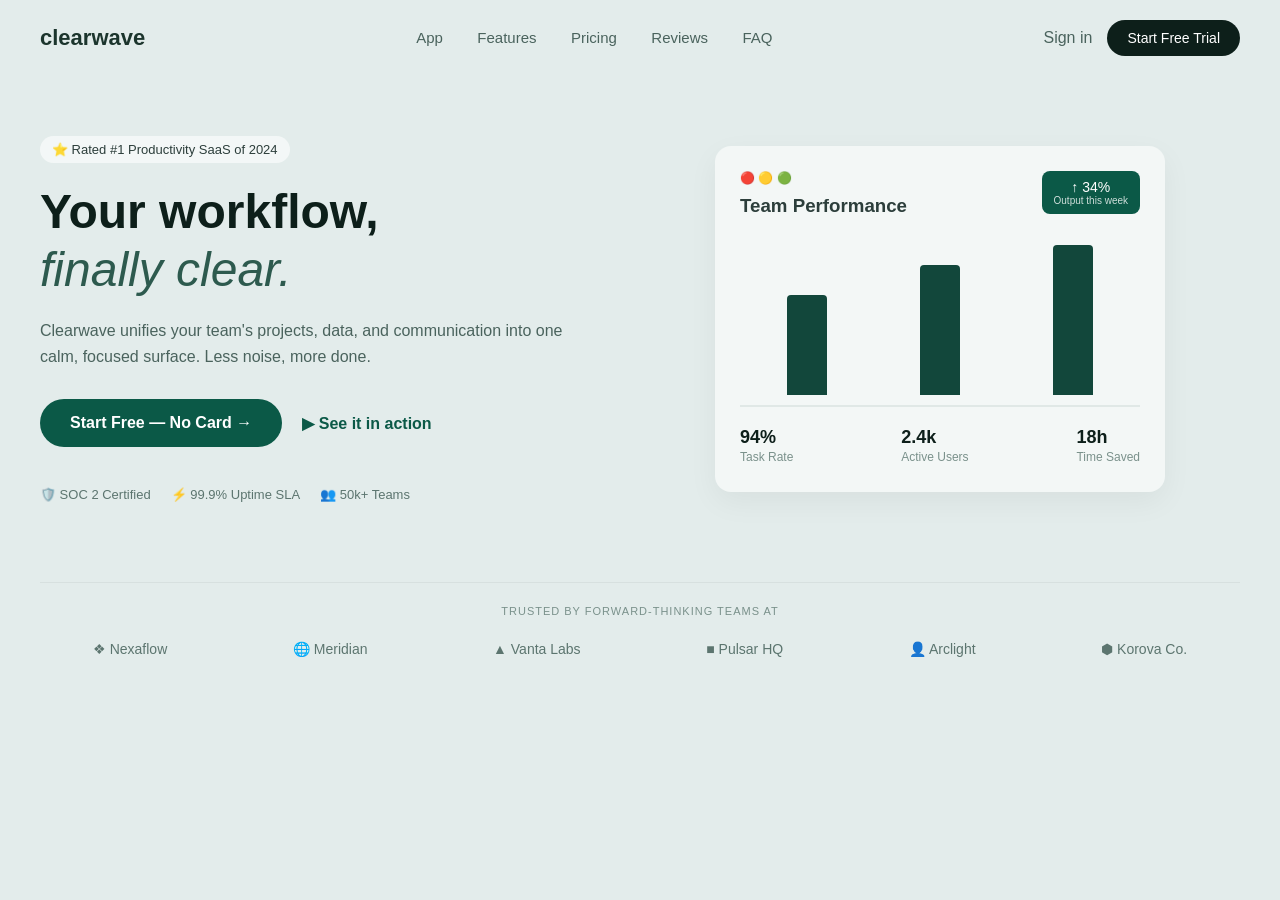
==== index.html @ 30a3381c "Add files via upload" ====
<!DOCTYPE html>
<html lang="en">
<head>
    <meta charset="UTF-8">
    <meta name="viewport" content="width=device-width, initial-scale=1.0">
    <title>Clearwave Landing Page</title>
    <link rel="stylesheet" href="style.css">
</head>
<body>

    <header class="navbar">
        <div class="logo">clearwave</div>
        <nav class="nav-links">
            <a href="#">App</a>
            <a href="#">Features</a>
            <a href="#">Pricing</a>
            <a href="#">Reviews</a>
            <a href="#">FAQ</a>
        </nav>
        <div class="nav-buttons">
            <a href="#" class="btn-signin">Sign in</a>
            <a href="#" class="btn-trial-nav">Start Free Trial</a>
        </div>
    </header>

    <main class="hero-container">
        
        <section class="hero-left">
            <div class="badge">⭐ Rated #1 Productivity SaaS of 2024</div>
            
            <h1>Your workflow, <br><span class="italic-text">finally clear.</span></h1>
            
            <p>Clearwave unifies your team's projects, data, and communication into one calm, focused surface. Less noise, more done.</p>
            
            <div class="cta-group">
                <a href="#" class="btn-primary">Start Free — No Card &rarr;</a>
                <a href="#" class="btn-secondary">▶ See it in action</a>
            </div>

            <div class="trust-badges">
                <span>🛡️ SOC 2 Certified</span>
                <span>⚡ 99.9% Uptime SLA</span>
                <span>👥 50k+ Teams</span>
            </div>
        </section>

        <section class="hero-right">
            <div class="dashboard-card">
                <div class="card-header">
                    <span class="dots">🔴 🟡 🟢</span>
                    <h3>Team Performance</h3>
                    <span class="growth-tag">↑ 34% <small>Output this week</small></span>
                </div>
                
                <div class="chart-container">
                    <div class="bar" style="height: 100px;"></div>
                    <div class="bar" style="height: 130px;"></div>
                    <div class="bar" style="height: 150px;"></div>
                </div>

                <div class="metrics-row">
                    <div class="metric"><strong>94%</strong><p>Task Rate</p></div>
                    <div class="metric"><strong>2.4k</strong><p>Active Users</p></div>
                    <div class="metric"><strong>18h</strong><p>Time Saved</p></div>
                </div>
            </div>
        </section>
    </main>

    <footer class="footer-companies">
        <p class="footer-title">TRUSTED BY FORWARD-THINKING TEAMS AT</p>
        <div class="company-logos">
            <span>❖ Nexaflow</span>
            <span>🌐 Meridian</span>
            <span>▲ Vanta Labs</span>
            <span>■ Pulsar HQ</span>
            <span>👤 Arclight</span>
            <span>⬢ Korova Co.</span>
        </div>
    </footer>

</body>
</html>
---- style.css ----
/* --- RESET & GENERAL STYLES --- */
* {
    margin: 0;
    padding: 0;
    box-sizing: border-box;
    font-family: 'Segoe UI', Tahoma, Geneva, Verdana, sans-serif;
}

body {
    background-color: #e3eceb; /* Soft light-teal background */
    color: #2c3e3b;
    padding: 0 40px;
}

/* --- NAVBAR STYLES --- */
.navbar {
    display: flex;
    justify-content: space-between;
    align-items: center;
    padding: 20px 0;
}

.logo {
    font-weight: bold;
    font-size: 22px;
    color: #1c352d;
}

.nav-links a {
    text-decoration: none;
    color: #4a635d;
    margin: 0 15px;
    font-size: 15px;
}

.nav-buttons {
    display: flex;
    align-items: center;
    gap: 15px;
}

.btn-signin {
    text-decoration: none;
    color: #4a635d;
}

.btn-trial-nav {
    background-color: #0d1f1a;
    color: white;
    padding: 10px 20px;
    border-radius: 20px;
    text-decoration: none;
    font-size: 14px;
}

/* --- HERO SECTION LAYOUT --- */
.hero-container {
    display: flex;
    align-items: center;
    justify-content: space-between;
    margin-top: 60px;
    gap: 50px;
}

.hero-left {
    flex: 1;
    max-width: 550px;
}

.hero-right {
    flex: 1;
    display: flex;
    justify-content: center;
}

/* --- LEFT SIDE CONTENT --- */
.badge {
    background-color: rgba(255, 255, 255, 0.6);
    display: inline-block;
    padding: 6px 12px;
    border-radius: 20px;
    font-size: 13px;
    margin-bottom: 20px;
    font-weight: 500;
}

h1 {
    font-size: 48px;
    line-height: 1.2;
    color: #0d1f1a;
    margin-bottom: 20px;
}

.italic-text {
    font-style: italic;
    font-weight: 400;
    color: #2d5a4e;
}

p {
    font-size: 16px;
    line-height: 1.6;
    color: #4a635d;
    margin-bottom: 30px;
}

.cta-group {
    display: flex;
    align-items: center;
    gap: 20px;
    margin-bottom: 40px;
}

.btn-primary {
    background-color: #0b5947;
    color: white;
    padding: 15px 30px;
    border-radius: 30px;
    text-decoration: none;
    font-weight: bold;
}

.btn-secondary {
    text-decoration: none;
    color: #0b5947;
    font-weight: bold;
}

.trust-badges {
    display: flex;
    gap: 20px;
    font-size: 13px;
    color: #5c756f;
}

/* --- RIGHT SIDE DASHBOARD CARD --- */
.dashboard-card {
    background-color: #f3f7f6;
    border-radius: 16px;
    padding: 25px;
    width: 100%;
    max-width: 450px;
    box-shadow: 0 10px 30px rgba(0,0,0,0.05);
}

.card-header {
    position: relative;
    margin-bottom: 30px;
}

.dots {
    font-size: 12px;
    display: block;
    margin-bottom: 10px;
}

.growth-tag {
    position: absolute;
    top: 0;
    right: 0;
    background-color: #0b5947;
    color: white;
    padding: 8px 12px;
    border-radius: 8px;
    font-size: 14px;
    text-align: center;
}

.growth-tag small {
    display: block;
    font-size: 10px;
    opacity: 0.8;
}

.chart-container {
    display: flex;
    justify-content: space-around;
    align-items: flex-end;
    height: 160px;
    border-bottom: 2px solid #e0e8e6;
    margin-bottom: 20px;
    padding-bottom: 10px;
}

.bar {
    width: 40px;
    background-color: #12473b;
    border-radius: 4px 4px 0 0;
}

.metrics-row {
    display: flex;
    justify-content: space-between;
}

.metric strong {
    font-size: 18px;
    color: #0d1f1a;
}

.metric p {
    font-size: 12px;
    margin: 0;
    color: #7a918b;
}

/* --- FOOTER / LOGO MARQUEE --- */
.footer-companies {
    margin-top: 80px;
    text-align: center;
    border-top: 1px solid rgba(0, 0, 0, 0.05);
    padding-top: 20px;
}

.footer-title {
    font-size: 11px;
    letter-spacing: 1px;
    color: #7a918b;
    margin-bottom: 20px;
}

.company-logos {
    display: flex;
    justify-content: space-around;
    flex-wrap: wrap;
    gap: 20px;
    color: #5c756f;
    font-size: 14px;
    font-weight: 500;
}
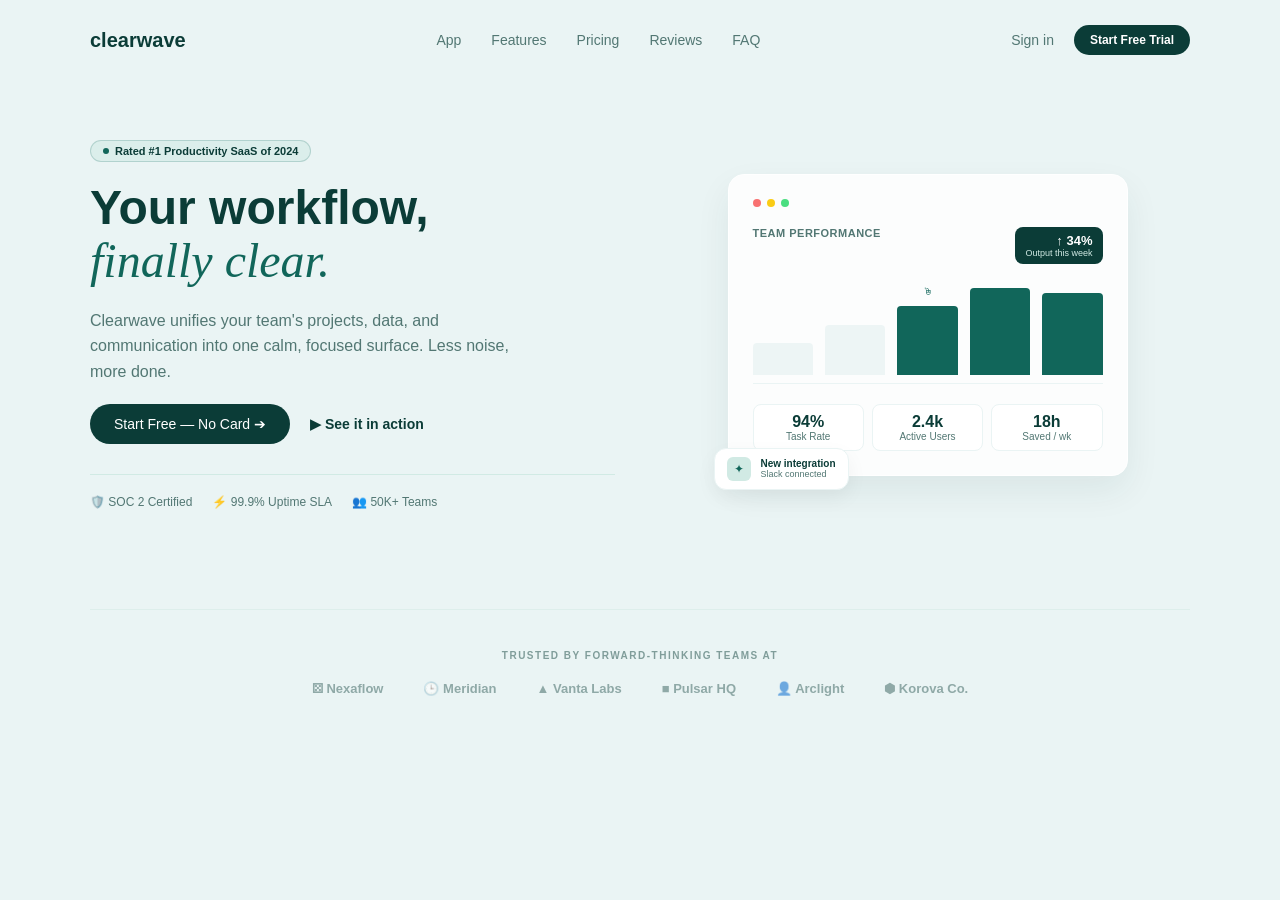
==== commit 14e3f9dd: "Update index.html" ====
--- a/index.html
+++ b/index.html
@@ -3,13 +3,372 @@
 <head>
     <meta charset="UTF-8">
     <meta name="viewport" content="width=device-width, initial-scale=1.0">
-    <title>Clearwave Landing Page</title>
-    <link rel="stylesheet" href="style.css">
+    <title>Clearwave - Your workflow, finally clear.</title>
+    <style>
+        /* Base Setup & Reset */
+        * {
+            box-sizing: border-box;
+            margin: 0;
+            padding: 0;
+        }
+
+        body {
+            font-family: "Segoe UI", Arial, sans-serif;
+            background-color: #EAF4F4; /* Pale green-blue tint */
+            color: #0B3C37; /* Deep corporate teal */
+        }
+
+        /* Container to keep layout aligned and centered */
+        .container {
+            max-width: 1100px;
+            margin: 0 auto;
+            padding: 0 20px;
+        }
+
+        /* Header Navigation */
+        .main-header {
+            display: flex;
+            justify-content: space-between;
+            align-items: center;
+            padding: 25px 0;
+        }
+
+        .logo {
+            font-size: 20px;
+            font-weight: bold;
+            color: #0B3C37;
+            text-decoration: none;
+        }
+
+        .nav-links {
+            display: flex;
+            gap: 30px;
+        }
+
+        .nav-links a {
+            font-size: 14px;
+            color: #527773;
+            text-decoration: none;
+            font-weight: 500;
+        }
+
+        .nav-links a:hover {
+            color: #0B3C37;
+        }
+
+        .right-nav {
+            display: flex;
+            align-items: center;
+            gap: 20px;
+        }
+
+        .btn-login {
+            font-size: 14px;
+            color: #527773;
+            text-decoration: none;
+        }
+
+        .btn-header-trial {
+            background-color: #0B3C37;
+            color: white;
+            font-size: 12px;
+            font-weight: bold;
+            padding: 8px 16px;
+            border-radius: 20px;
+            text-decoration: none;
+        }
+
+        /* Hero Grid Layout */
+        .hero-section {
+            display: grid;
+            grid-template-columns: 1fr;
+            gap: 50px;
+            align-items: center;
+            padding: 60px 0;
+        }
+
+        /* Switches to two columns on desktops */
+        @media (min-width: 768px) {
+            .hero-section {
+                grid-template-columns: 1fr 1fr;
+            }
+        }
+
+        /* Left Content Styling */
+        .hero-left {
+            display: flex;
+            flex-direction: column;
+            gap: 20px;
+        }
+
+        .rating-badge {
+            display: inline-flex;
+            align-items: center;
+            gap: 6px;
+            background-color: rgba(209, 234, 228, 0.6);
+            border: 1px solid rgba(17, 102, 90, 0.2);
+            padding: 4px 12px;
+            border-radius: 20px;
+            font-size: 11px;
+            font-weight: 600;
+            width: fit-content;
+        }
+
+        .badge-dot {
+            width: 6px;
+            height: 6px;
+            background-color: #11665A;
+            border-radius: 50%;
+        }
+
+        .hero-left h1 {
+            font-size: 48px;
+            font-weight: 800;
+            line-height: 1.1;
+        }
+
+        .hero-left h1 span {
+            font-family: "Georgia", serif;
+            font-style: italic;
+            font-weight: 500;
+            color: #11665A;
+            display: block;
+        }
+
+        .hero-text {
+            color: #527773;
+            font-size: 16px;
+            line-height: 1.6;
+            max-width: 440px;
+        }
+
+        .button-row {
+            display: flex;
+            align-items: center;
+            gap: 20px;
+        }
+
+        .btn-primary {
+            background-color: #0B3C37;
+            color: white;
+            padding: 12px 24px;
+            border-radius: 25px;
+            font-size: 14px;
+            text-decoration: none;
+            font-weight: 500;
+        }
+
+        .btn-secondary {
+            color: #0B3C37;
+            font-size: 14px;
+            font-weight: 600;
+            text-decoration: none;
+        }
+
+        .security-badges {
+            display: flex;
+            gap: 20px;
+            font-size: 12px;
+            color: #527773;
+            border-top: 1px solid #D1EAE4;
+            padding-top: 20px;
+            margin-top: 10px;
+        }
+
+        /* Right Dashboard Mockup Card */
+        .hero-right {
+            display: flex;
+            justify-content: center;
+            position: relative;
+        }
+
+        .dashboard-window {
+            background-color: rgba(255, 255, 255, 0.85);
+            border: 1px solid white;
+            border-radius: 16px;
+            padding: 24px;
+            width: 100%;
+            max-width: 400px;
+            box-shadow: 0 15px 35px rgba(11, 60, 55, 0.07);
+            position: relative;
+        }
+
+        .window-dots {
+            display: flex;
+            gap: 6px;
+            margin-bottom: 20px;
+        }
+
+        .window-dots span {
+            width: 8px;
+            height: 8px;
+            border-radius: 50%;
+        }
+
+        .window-header {
+            display: flex;
+            justify-content: space-between;
+            align-items: flex-start;
+            margin-bottom: 20px;
+        }
+
+        .window-header h3 {
+            font-size: 11px;
+            text-transform: uppercase;
+            letter-spacing: 0.5px;
+            color: #527773;
+        }
+
+        .stat-badge {
+            background-color: #0B3C37;
+            color: white;
+            padding: 6px 10px;
+            border-radius: 8px;
+            text-align: right;
+        }
+
+        .badge-number {
+            font-size: 13px;
+            font-weight: bold;
+        }
+
+        .badge-label {
+            font-size: 9px;
+            color: #D1EAE4;
+        }
+
+        /* Custom Bar Chart */
+        .bar-chart {
+            height: 100px;
+            display: flex;
+            align-items: flex-end;
+            gap: 12px;
+            border-bottom: 1px solid #EAF4F4;
+            padding-bottom: 8px;
+            margin-bottom: 20px;
+        }
+
+        .chart-bar {
+            width: 100%;
+            border-top-left-radius: 4px;
+            border-top-right-radius: 4px;
+            background-color: rgba(234, 244, 244, 0.8);
+        }
+
+        .chart-bar.dark-bar {
+            background-color: #11665A;
+        }
+
+        .chart-bar.selected-bar {
+            background-color: #11665A;
+            position: relative;
+        }
+
+        .cursor-pointer {
+            position: absolute;
+            top: -20px;
+            left: 50%;
+            transform: translateX(-50%);
+            font-size: 10px;
+            color: #11665A;
+        }
+
+        /* Bottom Row Stats inside Card */
+        .stats-grid {
+            display: grid;
+            grid-template-columns: repeat(3, 1fr);
+            gap: 8px;
+        }
+
+        .small-stat-box {
+            background-color: white;
+            border: 1px solid #EAF4F4;
+            border-radius: 8px;
+            padding: 8px;
+            text-align: center;
+        }
+
+        .small-stat-box h4 {
+            font-size: 16px;
+            font-weight: bold;
+        }
+
+        .small-stat-box p {
+            font-size: 10px;
+            color: #527773;
+        }
+
+        /* Floating Toast Notification Widget */
+        .floating-toast {
+            position: absolute;
+            bottom: -15px;
+            left: -15px;
+            background-color: white;
+            border: 1px solid #EAF4F4;
+            border-radius: 12px;
+            padding: 8px 12px;
+            display: flex;
+            align-items: center;
+            gap: 10px;
+            box-shadow: 0 8px 20px rgba(0,0,0,0.05);
+        }
+
+        .toast-icon {
+            background-color: #D1EAE4;
+            color: #11665A;
+            width: 24px;
+            height: 24px;
+            border-radius: 6px;
+            display: flex;
+            align-items: center;
+            justify-content: center;
+            font-size: 12px;
+        }
+
+        .toast-text h5 {
+            font-size: 10px;
+            font-weight: bold;
+        }
+
+        .toast-text p {
+            font-size: 9px;
+            color: #527773;
+        }
+
+        /* Footer Logobar */
+        .logos-footer {
+            border-top: 1px solid rgba(209, 234, 228, 0.5);
+            padding: 40px 0;
+            text-align: center;
+            margin-top: 40px;
+        }
+
+        .footer-heading {
+            font-size: 10px;
+            text-transform: uppercase;
+            letter-spacing: 1.5px;
+            font-weight: 700;
+            color: rgba(82, 119, 115, 0.7);
+            margin-bottom: 20px;
+        }
+
+        .brand-logos-row {
+            display: flex;
+            justify-content: center;
+            align-items: center;
+            gap: 40px;
+            flex-wrap: wrap;
+            font-size: 13px;
+            font-weight: 600;
+            color: rgba(82, 119, 115, 0.6);
+        }
+    </style>
 </head>
 <body>
 
-    <header class="navbar">
-        <div class="logo">clearwave</div>
+    <!-- Header Block -->
+    <header class="container main-header">
+        <a href="#" class="logo">clearwave</a>
         <nav class="nav-links">
             <a href="#">App</a>
             <a href="#">Features</a>
@@ -17,61 +376,104 @@
             <a href="#">Reviews</a>
             <a href="#">FAQ</a>
         </nav>
-        <div class="nav-buttons">
-            <a href="#" class="btn-signin">Sign in</a>
-            <a href="#" class="btn-trial-nav">Start Free Trial</a>
+        <div class="right-nav">
+            <a href="#" class="btn-login">Sign in</a>
+            <a href="#" class="btn-header-trial">Start Free Trial</a>
         </div>
     </header>
 
-    <main class="hero-container">
+    <!-- Hero Framework -->
+    <main class="container hero-section">
         
-        <section class="hero-left">
-            <div class="badge">⭐ Rated #1 Productivity SaaS of 2024</div>
+        <!-- Left Text Copy -->
+        <div class="hero-left">
+            <div class="rating-badge">
+                <span class="badge-dot"></span>
+                Rated #1 Productivity SaaS of 2024
+            </div>
             
-            <h1>Your workflow, <br><span class="italic-text">finally clear.</span></h1>
+            <h1>Your workflow, <span>finally clear.</span></h1>
             
-            <p>Clearwave unifies your team's projects, data, and communication into one calm, focused surface. Less noise, more done.</p>
+            <p class="hero-text">
+                Clearwave unifies your team's projects, data, and communication into one calm, focused surface. Less noise, more done.
+            </p>
             
-            <div class="cta-group">
-                <a href="#" class="btn-primary">Start Free — No Card &rarr;</a>
+            <div class="button-row">
+                <a href="#" class="btn-primary">Start Free — No Card ➔</a>
                 <a href="#" class="btn-secondary">▶ See it in action</a>
             </div>
-
-            <div class="trust-badges">
+            
+            <div class="security-badges">
                 <span>🛡️ SOC 2 Certified</span>
                 <span>⚡ 99.9% Uptime SLA</span>
-                <span>👥 50k+ Teams</span>
+                <span>👥 50K+ Teams</span>
             </div>
-        </section>
-
-        <section class="hero-right">
-            <div class="dashboard-card">
-                <div class="card-header">
-                    <span class="dots">🔴 🟡 🟢</span>
-                    <h3>Team Performance</h3>
-                    <span class="growth-tag">↑ 34% <small>Output this week</small></span>
+        </div>
+
+        <!-- Right Visual Window Components -->
+        <div class="hero-right">
+            <div class="dashboard-window">
+                
+                <div class="window-dots">
+                    <span style="background-color: #f87171;"></span>
+                    <span style="background-color: #facc15;"></span>
+                    <span style="background-color: #4ade80;"></span>
                 </div>
                 
-                <div class="chart-container">
-                    <div class="bar" style="height: 100px;"></div>
-                    <div class="bar" style="height: 130px;"></div>
-                    <div class="bar" style="height: 150px;"></div>
+                <div class="window-header">
+                    <h3>Team Performance</h3>
+                    <div class="stat-badge">
+                        <div class="badge-number">↑ 34%</div>
+                        <div class="badge-label">Output this week</div>
+                    </div>
                 </div>
 
-                <div class="metrics-row">
-                    <div class="metric"><strong>94%</strong><p>Task Rate</p></div>
-                    <div class="metric"><strong>2.4k</strong><p>Active Users</p></div>
-                    <div class="metric"><strong>18h</strong><p>Time Saved</p></div>
+                <!-- Custom Bar Graph Block Layout -->
+                <div class="bar-chart">
+                    <div class="chart-bar" style="height: 35%;"></div>
+                    <div class="chart-bar" style="height: 55%;"></div>
+                    <div class="chart-bar selected-bar" style="height: 75%;">
+                        <span class="cursor-pointer">🖰</span>
+                    </div>
+                    <div class="chart-bar dark-bar" style="height: 95%;"></div>
+                    <div class="chart-bar dark-bar" style="height: 90%;"></div>
                 </div>
+
+                <!-- Card Metrics Row -->
+                <div class="stats-grid">
+                    <div class="small-stat-box">
+                        <h4>94%</h4>
+                        <p>Task Rate</p>
+                    </div>
+                    <div class="small-stat-box">
+                        <h4>2.4k</h4>
+                        <p>Active Users</p>
+                    </div>
+                    <div class="small-stat-box">
+                        <h4>18h</h4>
+                        <p>Saved / wk</p>
+                    </div>
+                </div>
+
+                <!-- Floating Integration Element -->
+                <div class="floating-toast">
+                    <div class="toast-icon">✦</div>
+                    <div class="toast-text">
+                        <h5>New integration</h5>
+                        <p>Slack connected</p>
+                    </div>
+                </div>
+
             </div>
-        </section>
+        </div>
     </main>
 
-    <footer class="footer-companies">
-        <p class="footer-title">TRUSTED BY FORWARD-THINKING TEAMS AT</p>
-        <div class="company-logos">
-            <span>❖ Nexaflow</span>
-            <span>🌐 Meridian</span>
+    <!-- Bottom Logo Banner Section -->
+    <footer class="container logos-footer">
+        <div class="footer-heading">Trusted by forward-thinking teams at</div>
+        <div class="brand-logos-row">
+            <span>⚄ Nexaflow</span>
+            <span>🕒 Meridian</span>
             <span>▲ Vanta Labs</span>
             <span>■ Pulsar HQ</span>
             <span>👤 Arclight</span>
@@ -80,4 +482,4 @@
     </footer>
 
 </body>
-</html>+</html>
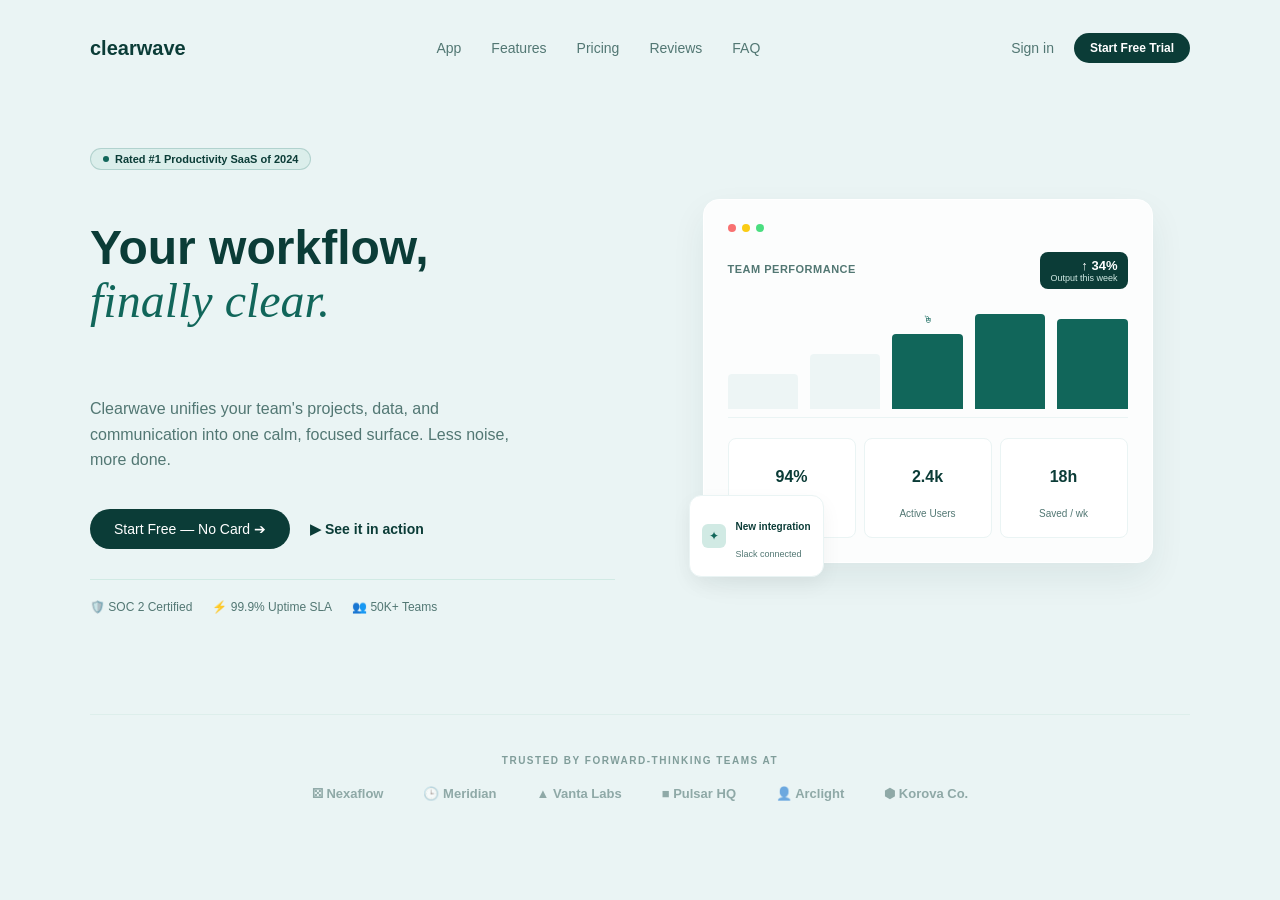
==== commit 222c9468: "Update index.html" ====
--- a/index.html
+++ b/index.html
@@ -4,9 +4,7 @@
     <meta charset="UTF-8">
     <meta name="viewport" content="width=device-width, initial-scale=1.0">
     <title>Clearwave - Your workflow, finally clear.</title>
-    <style>
-        /* Base Setup & Reset */
-        * {
+    <style> {
             box-sizing: border-box;
             margin: 0;
             padding: 0;
@@ -14,18 +12,17 @@
 
         body {
             font-family: "Segoe UI", Arial, sans-serif;
-            background-color: #EAF4F4; /* Pale green-blue tint */
-            color: #0B3C37; /* Deep corporate teal */
-        }
-
-        /* Container to keep layout aligned and centered */
+            background-color: #EAF4F4;
+            color: #0B3C37; 
+        }
+
         .container {
             max-width: 1100px;
             margin: 0 auto;
             padding: 0 20px;
         }
 
-        /* Header Navigation */
+       
         .main-header {
             display: flex;
             justify-content: space-between;
@@ -78,7 +75,7 @@
             text-decoration: none;
         }
 
-        /* Hero Grid Layout */
+     
         .hero-section {
             display: grid;
             grid-template-columns: 1fr;
@@ -87,14 +84,12 @@
             padding: 60px 0;
         }
 
-        /* Switches to two columns on desktops */
         @media (min-width: 768px) {
             .hero-section {
                 grid-template-columns: 1fr 1fr;
             }
         }
 
-        /* Left Content Styling */
         .hero-left {
             display: flex;
             flex-direction: column;
@@ -174,8 +169,6 @@
             padding-top: 20px;
             margin-top: 10px;
         }
-
-        /* Right Dashboard Mockup Card */
         .hero-right {
             display: flex;
             justify-content: center;
@@ -237,7 +230,6 @@
             color: #D1EAE4;
         }
 
-        /* Custom Bar Chart */
         .bar-chart {
             height: 100px;
             display: flex;
@@ -273,7 +265,6 @@
             color: #11665A;
         }
 
-        /* Bottom Row Stats inside Card */
         .stats-grid {
             display: grid;
             grid-template-columns: repeat(3, 1fr);
@@ -298,7 +289,6 @@
             color: #527773;
         }
 
-        /* Floating Toast Notification Widget */
         .floating-toast {
             position: absolute;
             bottom: -15px;
@@ -335,7 +325,6 @@
             color: #527773;
         }
 
-        /* Footer Logobar */
         .logos-footer {
             border-top: 1px solid rgba(209, 234, 228, 0.5);
             padding: 40px 0;
